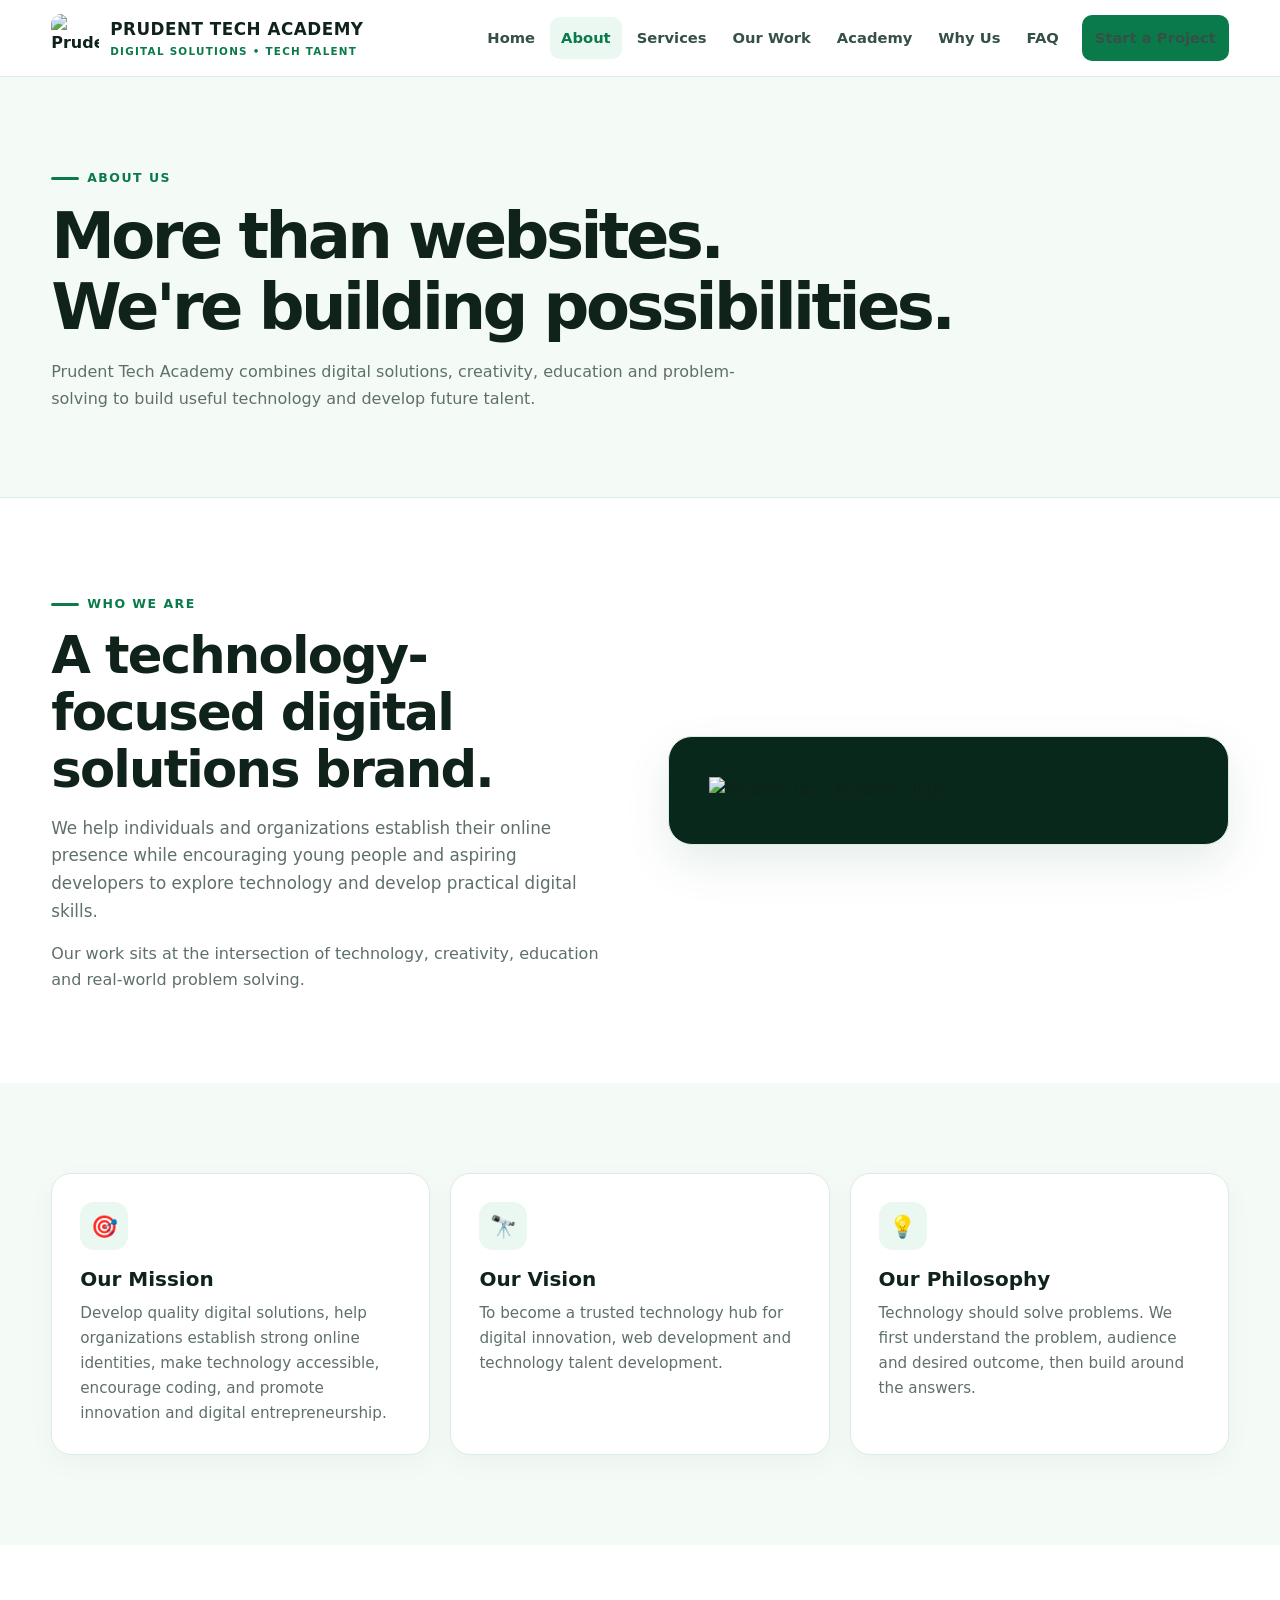
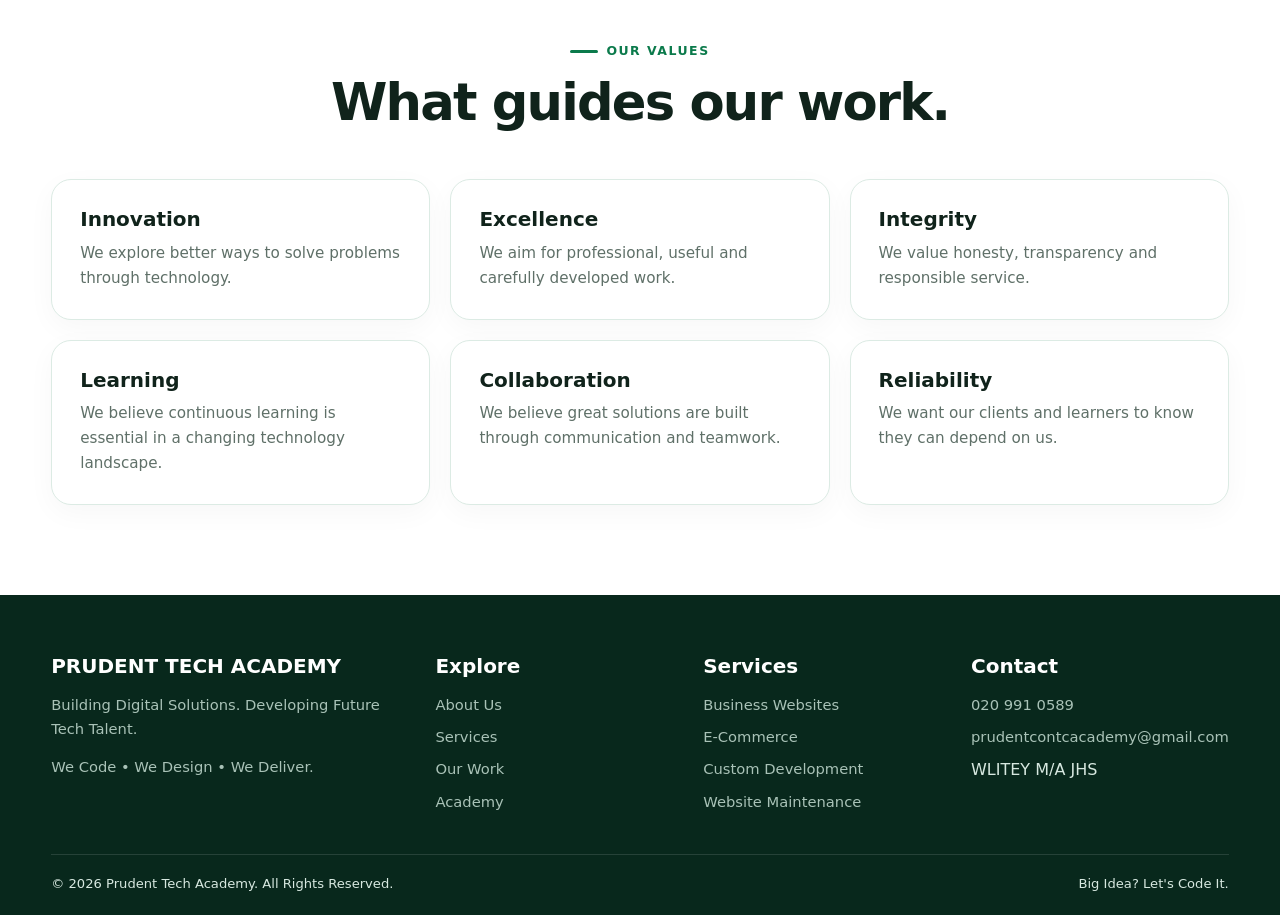
==== about.html @ c8b49827 "Add files via upload Add Prudent website" ====
<!doctype html>
<html lang="en">
<head>
<meta charset="utf-8"><meta name="viewport" content="width=device-width,initial-scale=1">
<title>About Us | Prudent Tech Academy</title>
<meta name="description" content="Learn about Prudent Tech Academy, our mission, vision, values and technology philosophy.">
<link rel="stylesheet" href="style.css">
</head>
<body data-page="about">

<header>
 <div class="container nav">
  <a class="brand" href="index.html">
   <img src="assets/logo.png" alt="Prudent Tech Academy logo">
   <div class="brand-text"><span class="brand-name">PRUDENT TECH ACADEMY</span><span class="brand-tag">DIGITAL SOLUTIONS • TECH TALENT</span></div>
  </a>
  <button class="menu-btn" aria-label="Open navigation">☰</button>
  <nav class="nav-links">
   <a data-page="home" href="index.html">Home</a>
   <a data-page="about" href="about.html">About</a>
   <a data-page="services" href="services.html">Services</a>
   <a data-page="work" href="work.html">Our Work</a>
   <a data-page="academy" href="academy.html">Academy</a>
   <a data-page="why" href="why-us.html">Why Us</a>
   <a data-page="faq" href="faq.html">FAQ</a>
   <a data-page="contact" class="btn btn-primary nav-cta" href="contact.html">Start a Project</a>
  </nav>
 </div>
</header>


<main>
<section class="page-hero"><div class="container"><div class="eyebrow">About Us</div><h1>More than websites.<br>We're building possibilities.</h1><p>Prudent Tech Academy combines digital solutions, creativity, education and problem-solving to build useful technology and develop future talent.</p></div></section>
<section class="section"><div class="container split"><div class="reveal"><div class="eyebrow">Who We Are</div><h2>A technology-focused digital solutions brand.</h2><p class="lead">We help individuals and organizations establish their online presence while encouraging young people and aspiring developers to explore technology and develop practical digital skills.</p><p style="margin-top:15px;color:var(--muted)">Our work sits at the intersection of technology, creativity, education and real-world problem solving.</p></div><img class="reveal" src="assets/logo.png" alt="Prudent Tech Academy logo" style="background:#08281c;padding:40px"></div></section>
<section class="section feature"><div class="container"><div class="cards"><article class="card reveal"><div class="icon">🎯</div><h3>Our Mission</h3><p>Develop quality digital solutions, help organizations establish strong online identities, make technology accessible, encourage coding, and promote innovation and digital entrepreneurship.</p></article><article class="card reveal"><div class="icon">🔭</div><h3>Our Vision</h3><p>To become a trusted technology hub for digital innovation, web development and technology talent development.</p></article><article class="card reveal"><div class="icon">💡</div><h3>Our Philosophy</h3><p>Technology should solve problems. We first understand the problem, audience and desired outcome, then build around the answers.</p></article></div></div></section>
<section class="section"><div class="container"><div class="section-head"><div class="eyebrow">Our Values</div><h2>What guides our work.</h2></div><div class="cards"><article class="card reveal"><h3>Innovation</h3><p>We explore better ways to solve problems through technology.</p></article><article class="card reveal"><h3>Excellence</h3><p>We aim for professional, useful and carefully developed work.</p></article><article class="card reveal"><h3>Integrity</h3><p>We value honesty, transparency and responsible service.</p></article><article class="card reveal"><h3>Learning</h3><p>We believe continuous learning is essential in a changing technology landscape.</p></article><article class="card reveal"><h3>Collaboration</h3><p>We believe great solutions are built through communication and teamwork.</p></article><article class="card reveal"><h3>Reliability</h3><p>We want our clients and learners to know they can depend on us.</p></article></div></div></section>
</main>


<footer>
 <div class="container">
  <div class="footer-grid">
   <div>
    <h3>PRUDENT TECH ACADEMY</h3>
    <p>Building Digital Solutions. Developing Future Tech Talent.</p>
    <p style="margin-top:14px">We Code • We Design • We Deliver.</p>
   </div>
   <div><h3>Explore</h3><div class="footer-links"><a href="about.html">About Us</a><a href="services.html">Services</a><a href="work.html">Our Work</a><a href="academy.html">Academy</a></div></div>
   <div><h3>Services</h3><div class="footer-links"><a href="services.html">Business Websites</a><a href="services.html#ecommerce">E-Commerce</a><a href="services.html#custom">Custom Development</a><a href="services.html#maintenance">Website Maintenance</a></div></div>
   <div><h3>Contact</h3><div class="footer-links"><a href="tel:0209910589">020 991 0589</a><a href="mailto:prudentcontcacademy@gmail.com">prudentcontcacademy@gmail.com</a><span>WLITEY M/A JHS</span></div></div>
  </div>
  <div class="footer-bottom"><span>© <span class="year"></span> Prudent Tech Academy. All Rights Reserved.</span><span>Big Idea? Let's Code It.</span></div>
 </div>
</footer>

<script src="script.js"></script>
</body></html>
---- style.css ----
:root{
  --green:#0b7a4b;
  --green-dark:#075638;
  --green-light:#eaf8f1;
  --green-pale:#f4fbf7;
  --white:#ffffff;
  --ink:#10231b;
  --muted:#5f7068;
  --line:#dcebe4;
  --shadow:0 18px 45px rgba(7,86,56,.10);
  --radius:20px;
  --max:1180px;
}
*{box-sizing:border-box;margin:0;padding:0}
html{scroll-behavior:smooth}
body{font-family:Inter,system-ui,-apple-system,BlinkMacSystemFont,"Segoe UI",sans-serif;color:var(--ink);background:#fff;line-height:1.65}
a{text-decoration:none;color:inherit}
img{max-width:100%;display:block}
.container{width:min(var(--max),92%);margin:auto}
.section{padding:90px 0}
.section-head{max-width:760px;margin:0 auto 48px;text-align:center}
.eyebrow{display:inline-flex;align-items:center;gap:8px;color:var(--green);font-weight:800;text-transform:uppercase;letter-spacing:.12em;font-size:.78rem;margin-bottom:12px}
.eyebrow:before{content:"";width:28px;height:3px;background:var(--green);border-radius:20px}
h1,h2,h3{line-height:1.12}
h1{font-size:clamp(2.5rem,6vw,5rem);letter-spacing:-.055em}
h2{font-size:clamp(2rem,4vw,3.2rem);letter-spacing:-.035em}
h3{font-size:1.25rem}
.section-head p,.lead{color:var(--muted);font-size:1.05rem;margin-top:16px}
.btn{display:inline-flex;align-items:center;justify-content:center;gap:10px;padding:13px 21px;border-radius:999px;font-weight:800;border:2px solid transparent;transition:.25s;cursor:pointer}
.btn-primary{background:var(--green);color:white}
.btn-primary:hover{background:var(--green-dark);transform:translateY(-2px)}
.btn-outline{border-color:var(--green);color:var(--green);background:#fff}
.btn-outline:hover{background:var(--green-light)}
.btn-light{background:#fff;color:var(--green-dark)}
.btn-light:hover{transform:translateY(-2px)}
header{position:sticky;top:0;z-index:1000;background:rgba(255,255,255,.94);backdrop-filter:blur(14px);border-bottom:1px solid var(--line)}
.nav{height:76px;display:flex;align-items:center;justify-content:space-between;gap:24px}
.brand{display:flex;align-items:center;gap:11px;font-weight:900}
.brand img{width:48px;height:48px;object-fit:contain;border-radius:10px}
.brand-text span{display:block}
.brand-name{font-size:1.05rem;letter-spacing:.03em}
.brand-tag{font-size:.65rem;color:var(--green);font-weight:800;letter-spacing:.12em}
.nav-links{display:flex;align-items:center;gap:4px}
.nav-links a{padding:9px 11px;font-size:.92rem;font-weight:700;color:#355046;border-radius:10px}
.nav-links a:hover,.nav-links a.active{color:var(--green);background:var(--green-light)}
.nav-cta{margin-left:8px}
.menu-btn{display:none;border:0;background:var(--green-light);color:var(--green);font-size:1.35rem;border-radius:10px;padding:8px 11px}
.hero{background:linear-gradient(135deg,#f7fcf9 0%,#eaf8f1 100%);overflow:hidden;position:relative}
.hero:after{content:"";position:absolute;width:430px;height:430px;border-radius:50%;background:rgba(11,122,75,.08);right:-170px;top:-160px}
.hero-grid{min-height:680px;display:grid;grid-template-columns:1.05fr .95fr;align-items:center;gap:60px;position:relative;z-index:1}
.hero h1 span{color:var(--green)}
.hero-copy .lead{max-width:650px;font-size:1.16rem}
.hero-actions{display:flex;gap:12px;flex-wrap:wrap;margin:30px 0}
.hero-points{display:flex;flex-wrap:wrap;gap:10px;color:#416156;font-weight:700;font-size:.88rem}
.hero-points span{background:#fff;border:1px solid var(--line);padding:8px 12px;border-radius:999px}
.hero-card{background:#fff;border:1px solid var(--line);border-radius:28px;padding:20px;box-shadow:var(--shadow);transform:rotate(1.2deg)}
.hero-card img{width:100%;aspect-ratio:4/5;object-fit:cover;object-position:top;border-radius:18px}
.stats{margin-top:-42px;position:relative;z-index:5}
.stats-grid{background:#fff;border:1px solid var(--line);border-radius:22px;box-shadow:var(--shadow);display:grid;grid-template-columns:repeat(4,1fr);overflow:hidden}
.stat{padding:28px;text-align:center;border-right:1px solid var(--line)}
.stat:last-child{border-right:0}
.stat strong{display:block;color:var(--green);font-size:1.5rem}
.stat span{color:var(--muted);font-size:.9rem}
.cards{display:grid;grid-template-columns:repeat(3,1fr);gap:20px}
.card{background:#fff;border:1px solid var(--line);border-radius:var(--radius);padding:28px;box-shadow:0 8px 28px rgba(0,0,0,.035);transition:.25s}
.card:hover{transform:translateY(-5px);box-shadow:var(--shadow)}
.icon{width:48px;height:48px;border-radius:14px;background:var(--green-light);color:var(--green);display:grid;place-items:center;font-size:1.35rem;margin-bottom:18px}
.card p{color:var(--muted);margin-top:10px;font-size:.95rem}
.feature{background:var(--green-pale)}
.split{display:grid;grid-template-columns:1fr 1fr;gap:55px;align-items:center}
.split img{border-radius:24px;border:1px solid var(--line);box-shadow:var(--shadow)}
.checks{display:grid;gap:12px;margin:24px 0}
.check{display:flex;gap:12px;align-items:flex-start}
.check b{color:var(--green)}
.process{counter-reset:step}
.process .card{position:relative;padding-top:56px}
.process .card:before{counter-increment:step;content:"0" counter(step);position:absolute;top:20px;right:22px;font-weight:900;color:var(--green);font-size:.85rem}
.band{background:var(--green);color:#fff}
.band .lead{color:#d8f0e5}
.band-inner{display:flex;justify-content:space-between;align-items:center;gap:30px}
.service-grid{display:grid;grid-template-columns:repeat(2,1fr);gap:20px}
.service-card{display:grid;grid-template-columns:auto 1fr;gap:18px;padding:26px;border:1px solid var(--line);border-radius:18px}
.service-card p{color:var(--muted);margin-top:8px}
.tags{display:flex;flex-wrap:wrap;gap:7px;margin-top:14px}
.tag{font-size:.75rem;font-weight:700;background:var(--green-light);color:var(--green-dark);padding:5px 9px;border-radius:999px}
.portfolio{display:grid;grid-template-columns:repeat(3,1fr);gap:20px}
.project{overflow:hidden;border:1px solid var(--line);border-radius:20px;background:#fff}
.project-visual{height:210px;background:linear-gradient(135deg,#eaf8f1,#cfeee0);display:grid;place-items:center;color:var(--green);font-size:3rem}
.project-body{padding:22px}
.project-body p{color:var(--muted);margin:8px 0}
.project-body .tag{display:inline-block}
.timeline{display:grid;gap:14px}
.timeline-item{display:grid;grid-template-columns:70px 1fr;gap:18px;padding:20px;border:1px solid var(--line);border-radius:16px}
.timeline-num{color:var(--green);font-weight:900}
.faq{max-width:850px;margin:auto;display:grid;gap:12px}
.faq-item{border:1px solid var(--line);border-radius:14px;overflow:hidden}
.faq-question{width:100%;padding:19px 20px;border:0;background:#fff;text-align:left;font-weight:800;font-size:1rem;display:flex;justify-content:space-between;cursor:pointer;color:var(--ink)}
.faq-answer{max-height:0;overflow:hidden;transition:max-height .3s ease;padding:0 20px;color:var(--muted)}
.faq-item.open .faq-answer{max-height:220px;padding:0 20px 20px}
.contact-grid{display:grid;grid-template-columns:.8fr 1.2fr;gap:28px}
.contact-info{display:grid;gap:14px}
.contact-box{display:flex;gap:15px;padding:20px;border:1px solid var(--line);border-radius:16px}
.contact-box .icon{margin:0;flex:0 0 48px}
.form{border:1px solid var(--line);padding:28px;border-radius:22px;box-shadow:var(--shadow)}
.form-grid{display:grid;grid-template-columns:1fr 1fr;gap:15px}
.field{display:grid;gap:7px;margin-bottom:15px}
.field.full{grid-column:1/-1}
label{font-size:.85rem;font-weight:800}
input,select,textarea{width:100%;border:1px solid #cfe0d8;border-radius:11px;padding:12px 13px;font:inherit;outline:none;background:#fff}
input:focus,select:focus,textarea:focus{border-color:var(--green);box-shadow:0 0 0 3px rgba(11,122,75,.1)}
textarea{min-height:150px;resize:vertical}
footer{background:#08281c;color:#d7e8e0;padding:60px 0 20px}
.footer-grid{display:grid;grid-template-columns:1.5fr 1fr 1fr 1fr;gap:35px}
footer h3{color:#fff;margin-bottom:15px}
footer p,footer a{color:#a9c2b7;font-size:.92rem}
footer a:hover{color:#fff}
.footer-links{display:grid;gap:8px}
.footer-bottom{border-top:1px solid rgba(255,255,255,.12);margin-top:40px;padding-top:18px;display:flex;justify-content:space-between;gap:15px;font-size:.82rem}
.page-hero{padding:85px 0;background:var(--green-pale);border-bottom:1px solid var(--line)}
.page-hero h1{font-size:clamp(2.5rem,5vw,4rem)}
.page-hero p{max-width:720px;color:var(--muted);margin-top:15px}
.notice{padding:18px 20px;background:#fff8e6;border:1px solid #f2dfab;border-radius:14px;color:#705814;margin-top:20px}
.reveal{opacity:0;transform:translateY(20px);transition:.7s}
.reveal.visible{opacity:1;transform:none}
@media(max-width:1000px){
  .nav-links{position:absolute;top:76px;left:0;right:0;background:#fff;border-bottom:1px solid var(--line);display:none;flex-direction:column;align-items:stretch;padding:14px 4%;box-shadow:0 15px 30px rgba(0,0,0,.06)}
  .nav-links.show{display:flex}.nav-links a{padding:12px}.nav-cta{margin:5px 0}
  .menu-btn{display:block}
  .hero-grid,.split,.contact-grid{grid-template-columns:1fr}
  .hero-grid{padding:70px 0}.hero-card{max-width:580px;margin:auto}
  .cards,.portfolio{grid-template-columns:repeat(2,1fr)}
  .footer-grid{grid-template-columns:repeat(2,1fr)}
}
@media(max-width:650px){
  .section{padding:65px 0}.stats-grid{grid-template-columns:repeat(2,1fr)}.stat:nth-child(2){border-right:0}.stat{border-bottom:1px solid var(--line)}
  .cards,.service-grid,.portfolio,.form-grid,.footer-grid{grid-template-columns:1fr}
  .band-inner,.footer-bottom{flex-direction:column;align-items:flex-start}
  h1{font-size:2.65rem}.hero-grid{min-height:auto}.hero-card{transform:none}
}
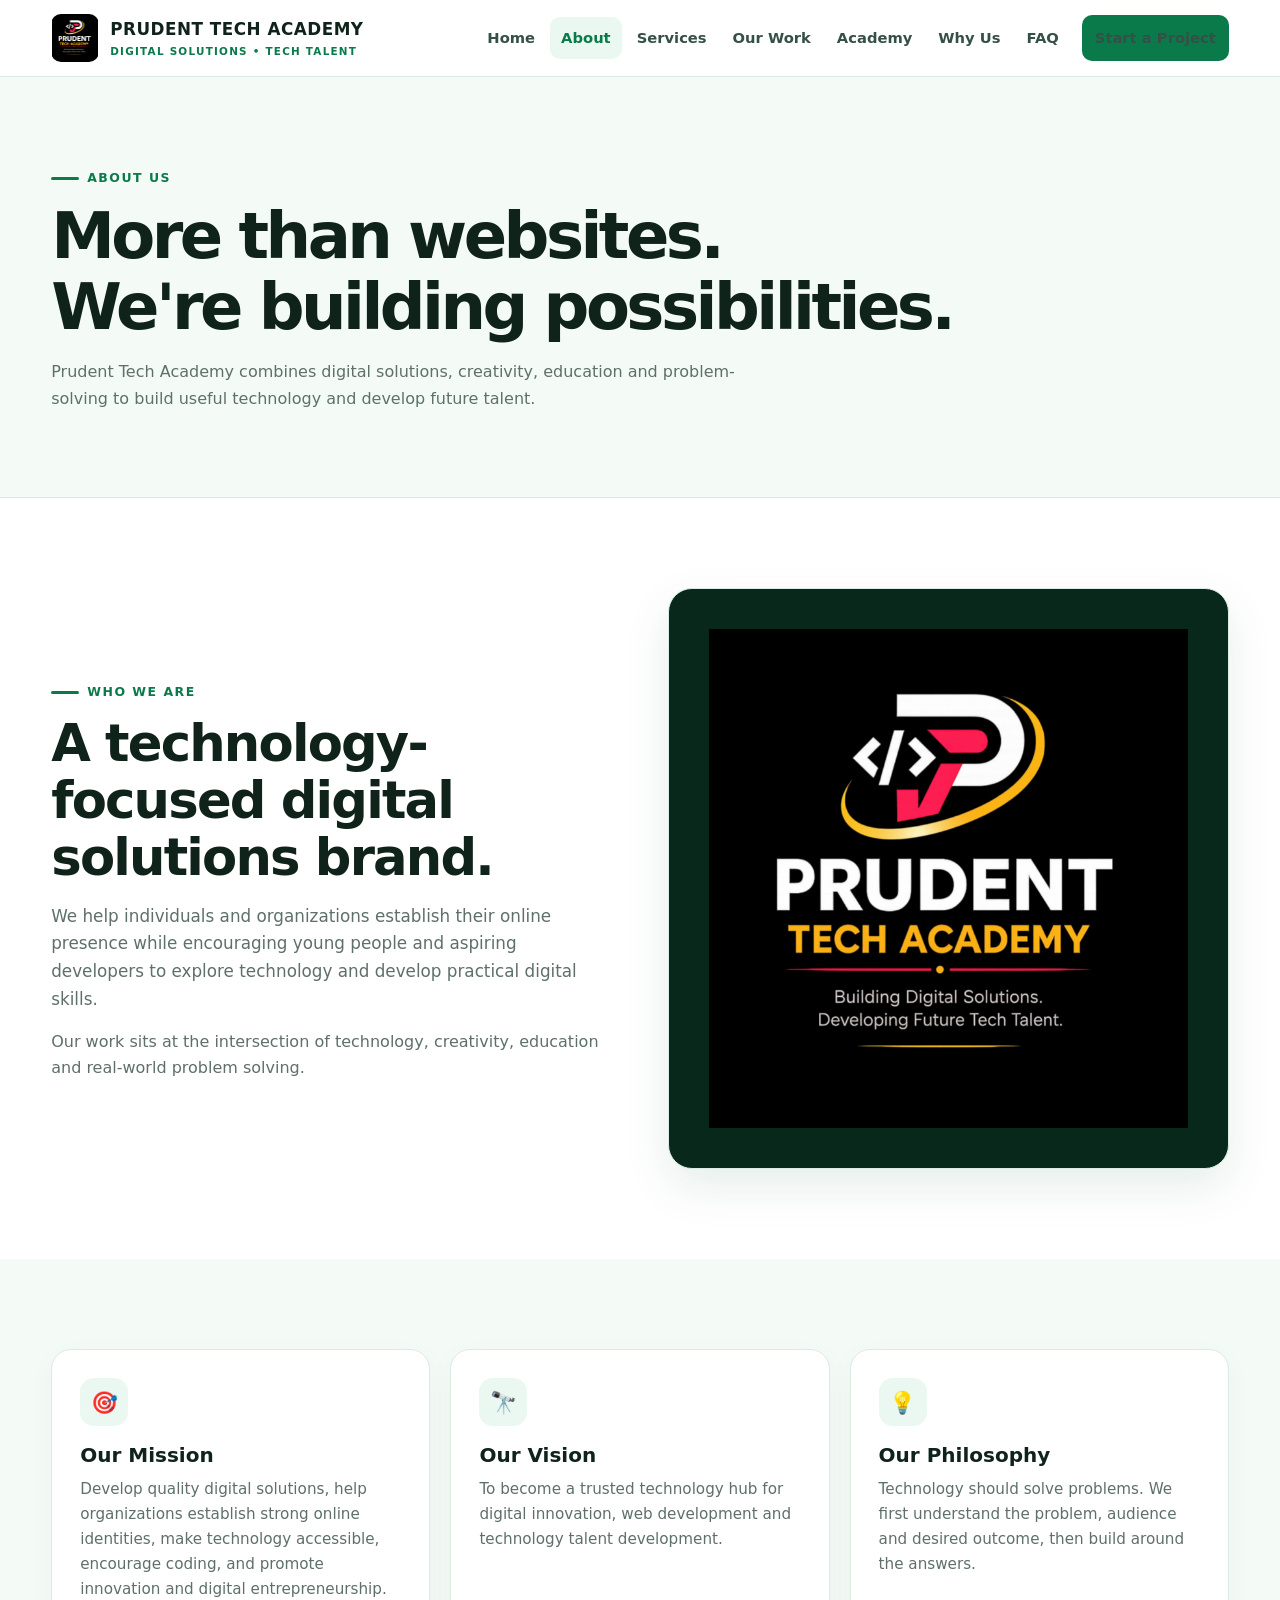
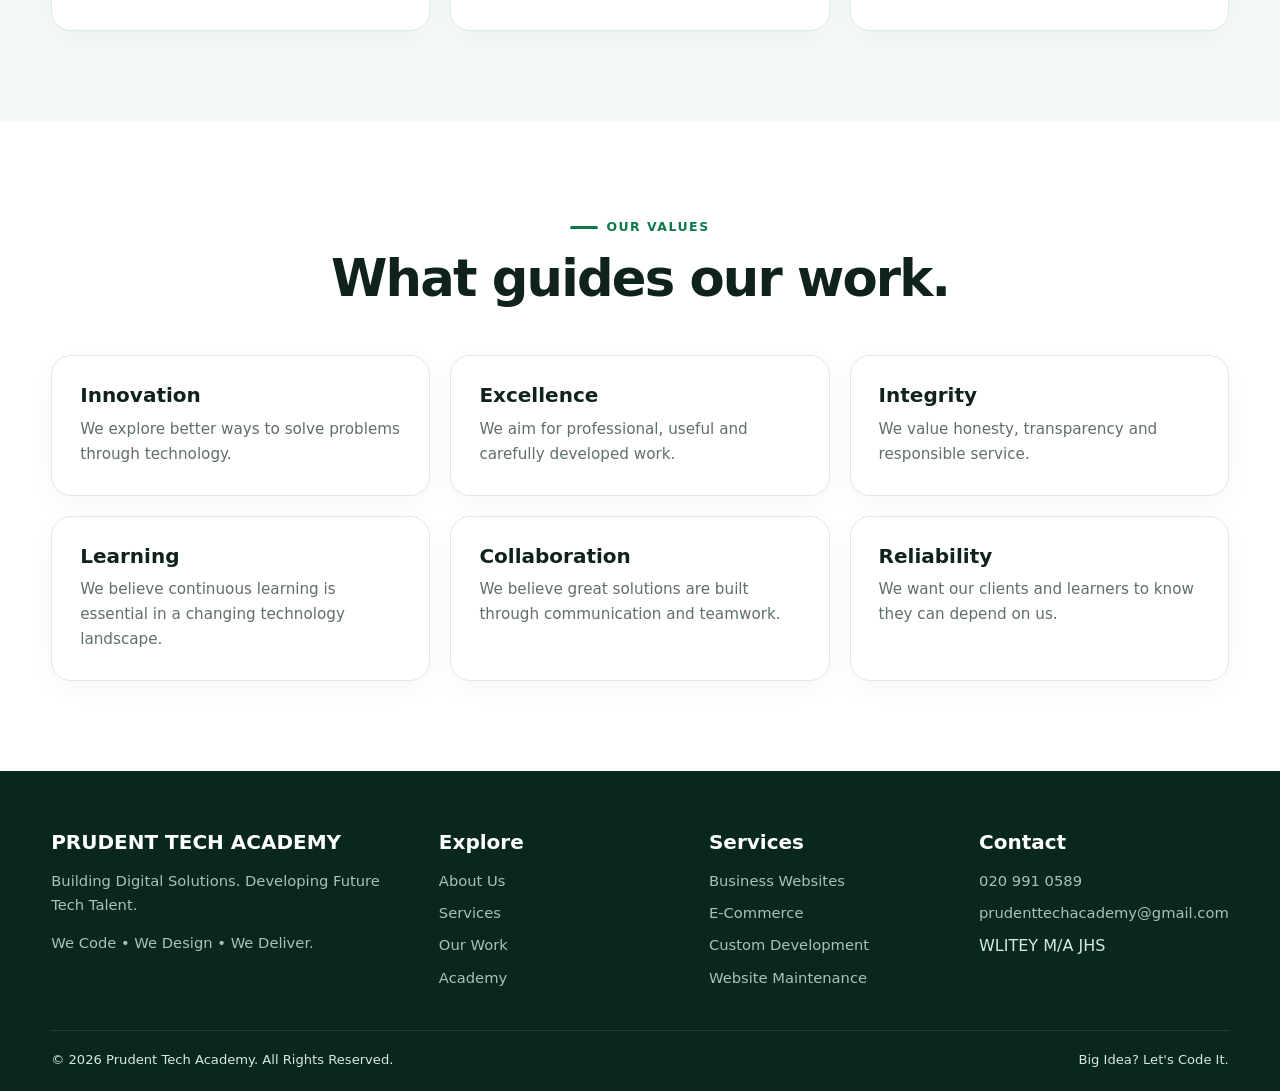
==== commit 08a6abe8: "Update about.html" ====
--- a/about.html
+++ b/about.html
@@ -47,7 +47,7 @@
    </div>
    <div><h3>Explore</h3><div class="footer-links"><a href="about.html">About Us</a><a href="services.html">Services</a><a href="work.html">Our Work</a><a href="academy.html">Academy</a></div></div>
    <div><h3>Services</h3><div class="footer-links"><a href="services.html">Business Websites</a><a href="services.html#ecommerce">E-Commerce</a><a href="services.html#custom">Custom Development</a><a href="services.html#maintenance">Website Maintenance</a></div></div>
-   <div><h3>Contact</h3><div class="footer-links"><a href="tel:0209910589">020 991 0589</a><a href="mailto:prudentcontcacademy@gmail.com">prudentcontcacademy@gmail.com</a><span>WLITEY M/A JHS</span></div></div>
+   <div><h3>Contact</h3><div class="footer-links"><a href="tel:0209910589">020 991 0589</a><a href="mailto:prudenttechacademy@gmail.com">prudenttechacademy@gmail.com</a><span>WLITEY M/A JHS</span></div></div>
   </div>
   <div class="footer-bottom"><span>© <span class="year"></span> Prudent Tech Academy. All Rights Reserved.</span><span>Big Idea? Let's Code It.</span></div>
  </div>
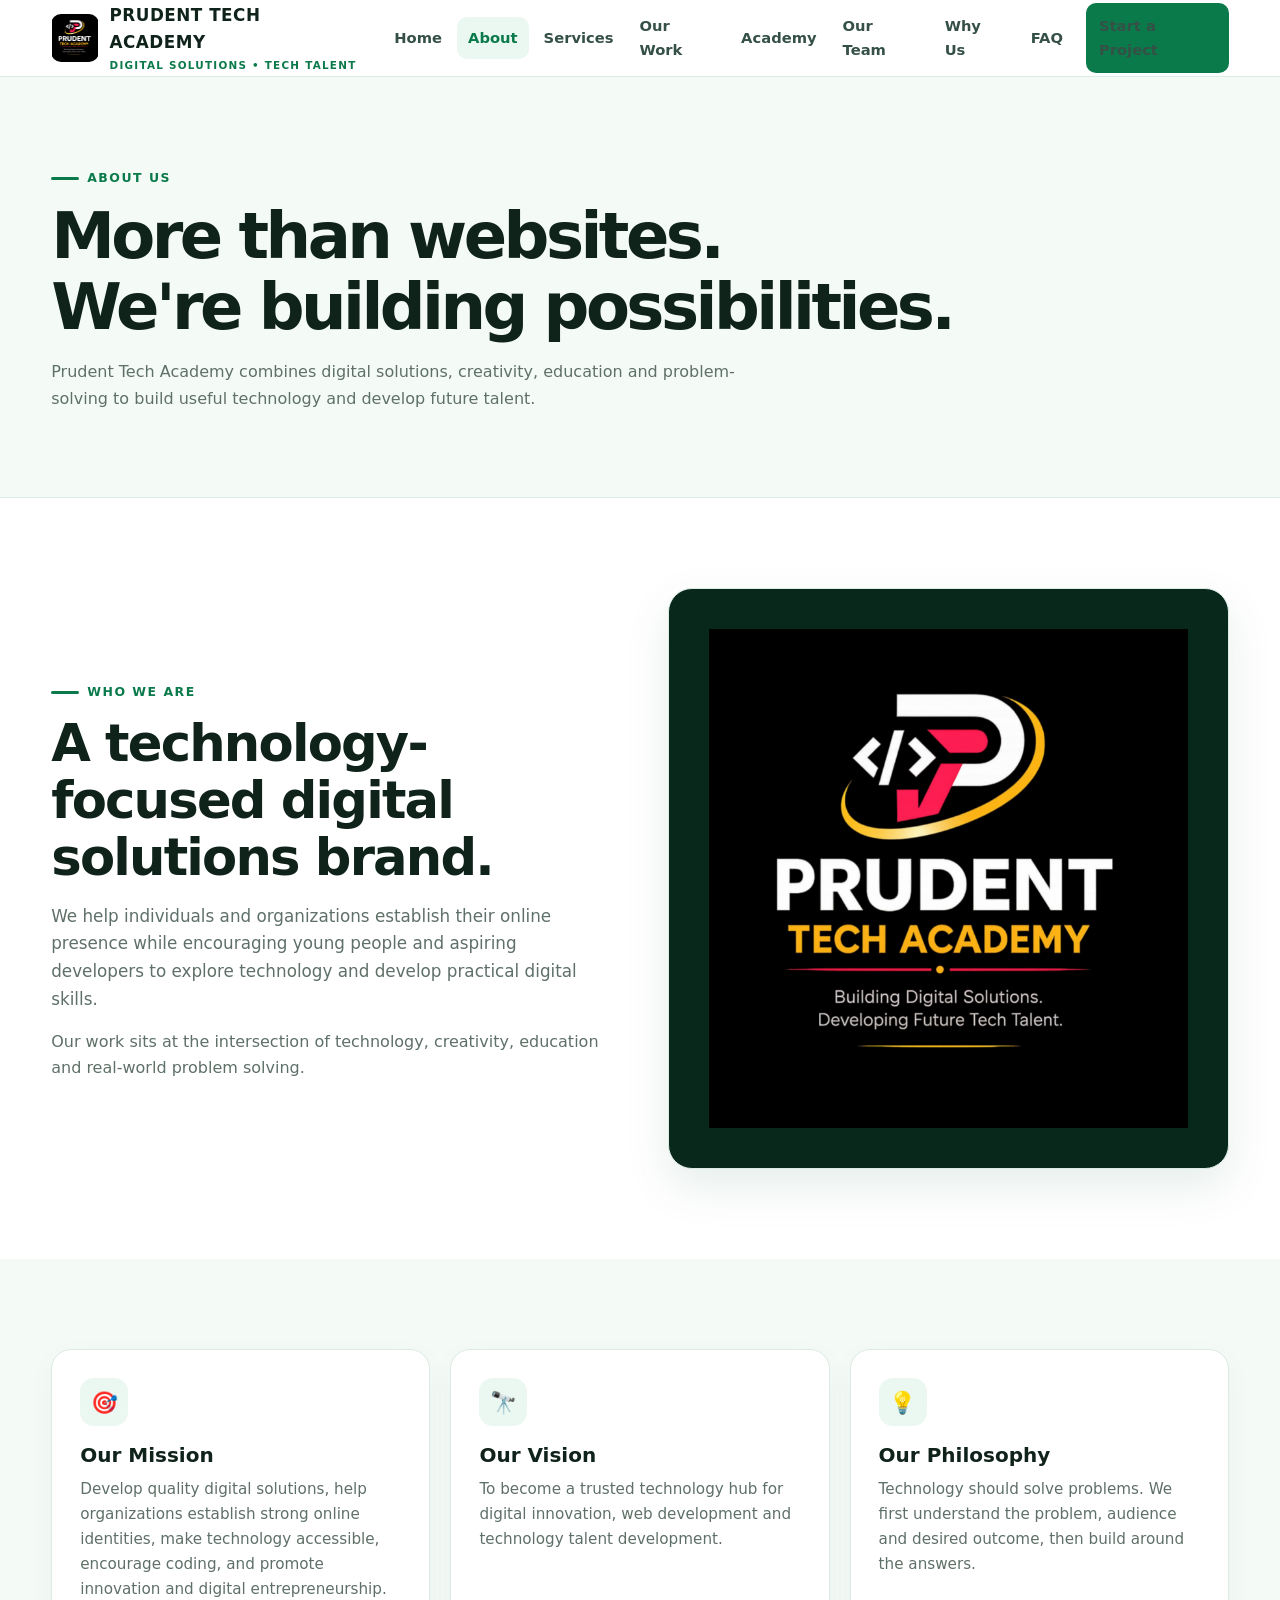
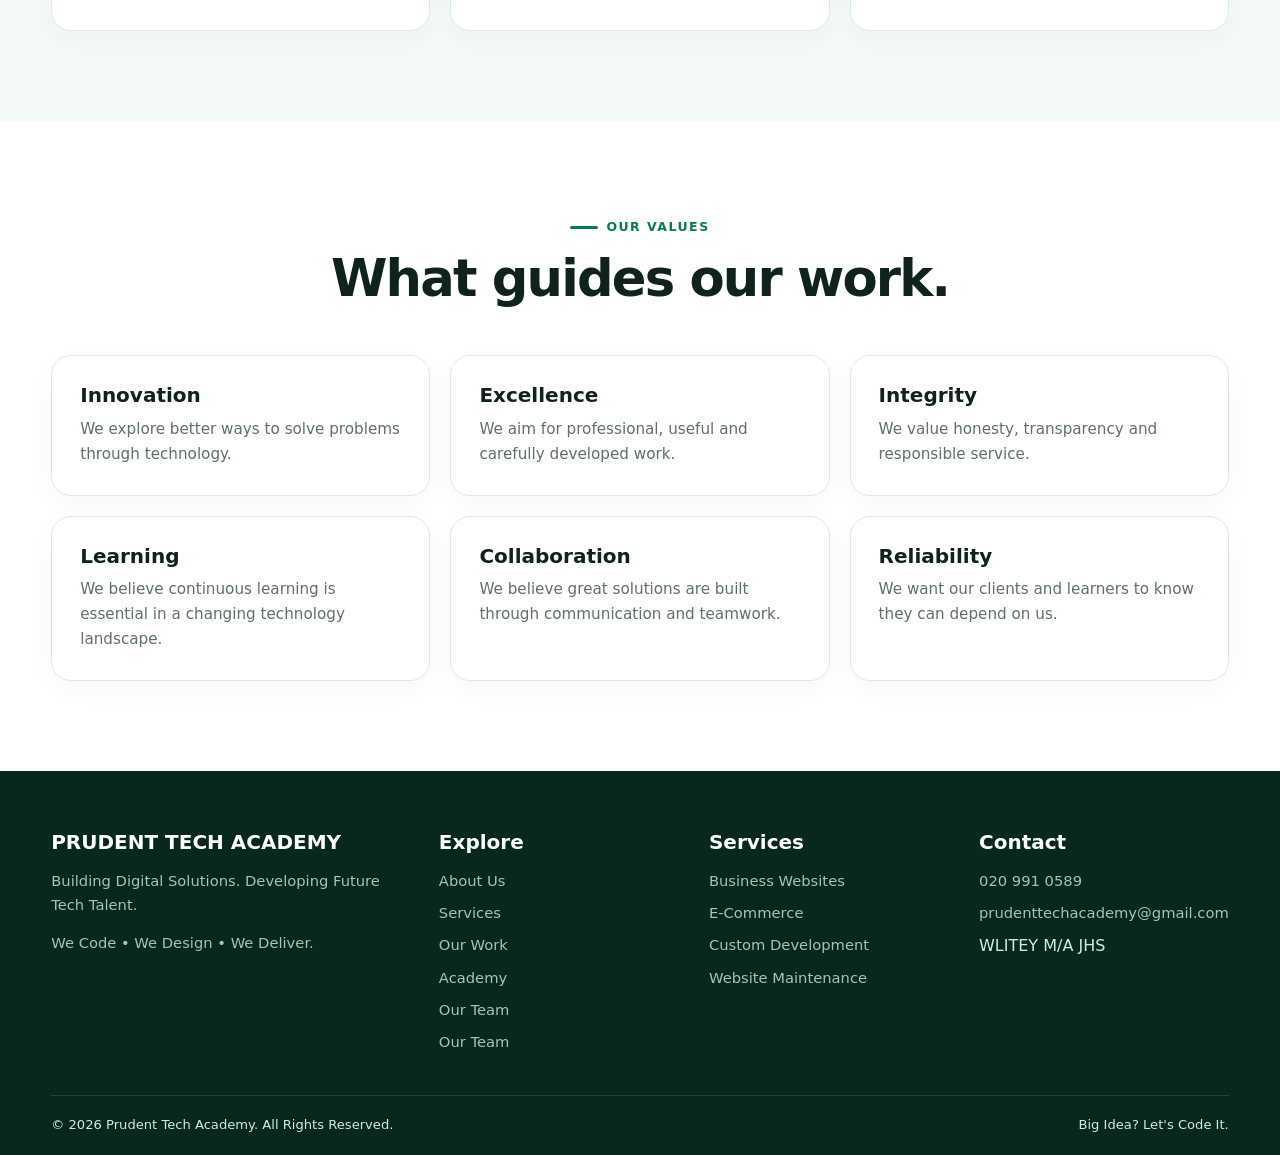
==== commit 044a59b5: "Add files via upload" ====
--- a/about.html
+++ b/about.html
@@ -21,6 +21,7 @@
    <a data-page="services" href="services.html">Services</a>
    <a data-page="work" href="work.html">Our Work</a>
    <a data-page="academy" href="academy.html">Academy</a>
+    <a data-page="team" href="team.html">Our Team</a>
    <a data-page="why" href="why-us.html">Why Us</a>
    <a data-page="faq" href="faq.html">FAQ</a>
    <a data-page="contact" class="btn btn-primary nav-cta" href="contact.html">Start a Project</a>
@@ -45,7 +46,18 @@
     <p>Building Digital Solutions. Developing Future Tech Talent.</p>
     <p style="margin-top:14px">We Code • We Design • We Deliver.</p>
    </div>
-   <div><h3>Explore</h3><div class="footer-links"><a href="about.html">About Us</a><a href="services.html">Services</a><a href="work.html">Our Work</a><a href="academy.html">Academy</a></div></div>
+
+   <div>
+    <h3>Explore</h3>
+    <div class="footer-links">
+        <a href="about.html">About Us</a>
+        <a href="services.html">Services</a>
+        <a href="work.html">Our Work</a>
+        <a href="academy.html">Academy</a>
+        <a href="team.html">Our Team</a>
+         <a href="team.html">Our Team</a>
+    </div>
+   </div>
    <div><h3>Services</h3><div class="footer-links"><a href="services.html">Business Websites</a><a href="services.html#ecommerce">E-Commerce</a><a href="services.html#custom">Custom Development</a><a href="services.html#maintenance">Website Maintenance</a></div></div>
    <div><h3>Contact</h3><div class="footer-links"><a href="tel:0209910589">020 991 0589</a><a href="mailto:prudenttechacademy@gmail.com">prudenttechacademy@gmail.com</a><span>WLITEY M/A JHS</span></div></div>
   </div>
--- a/style.css
+++ b/style.css
@@ -50,6 +50,9 @@
 .hero:after{content:"";position:absolute;width:430px;height:430px;border-radius:50%;background:rgba(11,122,75,.08);right:-170px;top:-160px}
 .hero-grid{min-height:680px;display:grid;grid-template-columns:1.05fr .95fr;align-items:center;gap:60px;position:relative;z-index:1}
 .hero h1 span{color:var(--green)}
+
+.team{display:flex; flex-direction:row; gap:20px; margin-top:40px; justify-content:center; flex-wrap:wrap; padding: 20px; background-color: var(--green-light); border-radius: 8px; box-shadow: 0 0 10px rgba(0,0,0,.1);}
+
 .hero-copy .lead{max-width:650px;font-size:1.16rem}
 .hero-actions{display:flex;gap:12px;flex-wrap:wrap;margin:30px 0}
 .hero-points{display:flex;flex-wrap:wrap;gap:10px;color:#416156;font-weight:700;font-size:.88rem}
@@ -137,4 +140,5 @@
   .cards,.service-grid,.portfolio,.form-grid,.footer-grid{grid-template-columns:1fr}
   .band-inner,.footer-bottom{flex-direction:column;align-items:flex-start}
   h1{font-size:2.65rem}.hero-grid{min-height:auto}.hero-card{transform:none}
+  .continer{flex-direction:column;align-items:center}.team img{width:100%;max-width:300px}
 }
